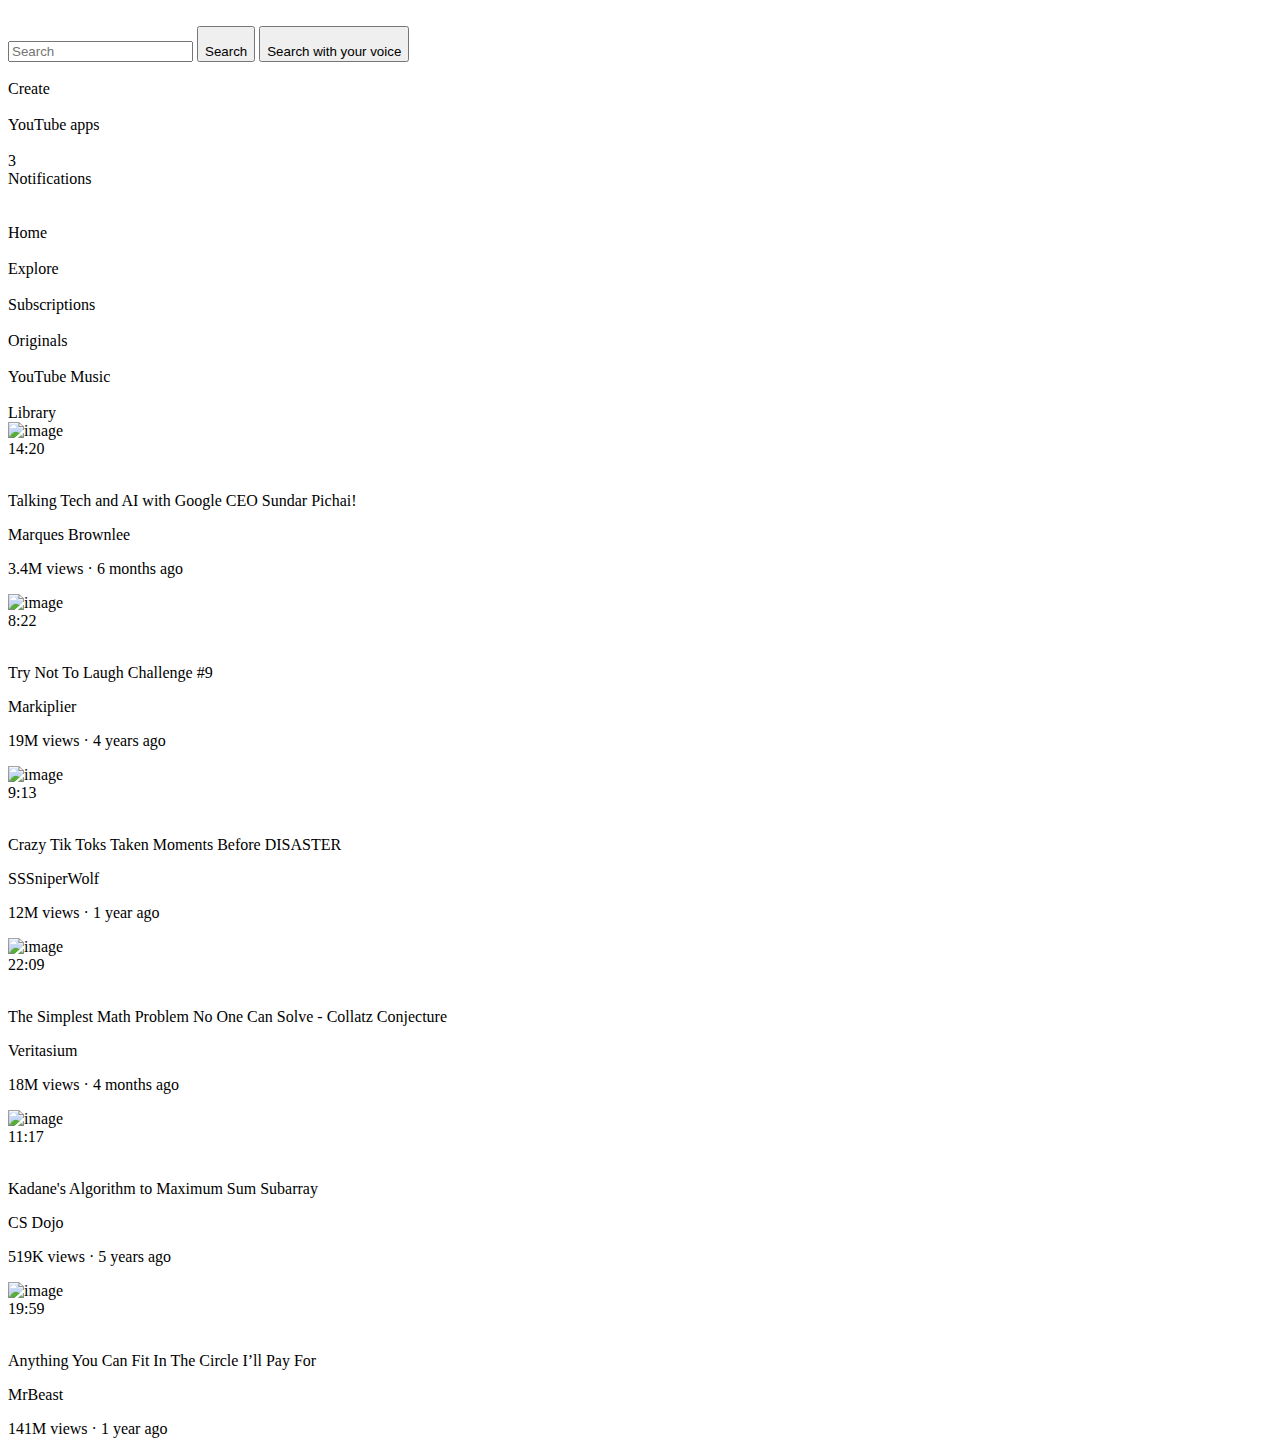
==== index.html @ b3f88118 "Update and rename finalp/youtube.html to index.html" ====
<!DOCTYPE html>
<html lang="en">
<head>
    <meta charset="UTF-8">
    <meta name="viewport" content="width=device-width, initial-scale=1.0">
    <title>Youtube.com Clone</title>
    <link rel="preconnect" href="https://fonts.googleapis.com">
    <link rel="preconnect" href="https://fonts.gstatic.com" crossorigin>
    <link href="https://fonts.googleapis.com/css2?family=Roboto:wght@400;500;700&display=swap" rel="stylesheet">
    
    <link rel="stylesheet" href="styles/general.css">
    <link rel="stylesheet" href="styles/header.css">
    <link rel="stylesheet" href="styles/video.css">
    <link rel="stylesheet" href="styles/stylebar.css">
</head>
<body>
    <div class="header">
        <div class="left">
            <img class="hamburger-menu" src="icons/hamburger-menu.svg" alt="">
            <img class="yt-logo" src="icons/youtube-logo.svg" alt="">
        </div>
        <div class="middle">
            <input class="search-bar" type="text" placeholder="Search">
            <button class="search-button">
                <img class="search-icon" src="icons/search.svg" alt="">
                <div class="tooltip">Search</div>
            </button>
            <button class="voice-search">
                <img class="voice-search-icon" src="icons/voice-search-icon.svg" alt="">
                <div class="tooltip">Search with your voice</div>
            </button>
        </div>
        <div class="right">
            <div class="upload-icon-container">
                <img class="upload-icon" src="icons/upload.svg" alt="">
                <div class="tooltip">Create</div>
            </div>
            <div class="app-icon-container">
                <img class="app-icon" src="icons/youtube-apps.svg" alt="">
                <div class="tooltip">YouTube apps</div>
            </div>
            
            <div class="notification-icon-container">
                <img class="notification-icon" src="icons/notifications.svg" alt="">
                <div class="notification-count">3</div>
                <div class="tooltip">Notifications</div>
            </div>
            <img class="channel-icon" src="icons/my-channel.webp" alt="">
        </div>
    </div>
    
    <div class="style-bar">
        <div class="stylebar-1">
            <img src="sidebar/home.svg" alt="">
            <div>Home</div>
        </div>
        <div class="stylebar-1">
            <img src="sidebar/explore.svg" alt="">
            <div>Explore</div>
        </div>
        <div class="stylebar-1">
            <img src="sidebar/subscriptions.svg" alt="">
            <div>Subscriptions</div>
        </div>
        <div class="stylebar-1">
            <img src="sidebar/originals.svg" alt="">
            <div>Originals</div>
        </div>
        <div class="stylebar-1">
            <img src="sidebar/youtube-music.svg" alt="">
            <div>YouTube Music</div>
        </div>
        <div class="stylebar-1">
            <img src="sidebar/library.svg" alt="">
            <div>Library</div>
        </div>
    </div>

    <div class="video-grid">
        <div class="video1-preview">
            <div class="thumbrow">
                <img class="thumbnail1" src="thumbnails/thumbnail-1.webp" alt="image">
                <div class="video-time">
                    14:20
                </div>
            </div>
            <div class="video-info-grid">
                <div class="ch1">
                    <img class="prof1" src="channels/channel-1.jpeg" alt="">
                </div>
                <div class="vid1">
                    <p class="video1-title">
                        Talking Tech and AI with Google CEO Sundar Pichai!
                    </p>
                    <p class="video1-author">
                        Marques Brownlee
                    </p>
                    <p class="video1-stats">
                        3.4M views &#183; 6 months ago
                    </p>
                </div>
            </div>   
        </div>
    
        <div class="video1-preview">
            <div class="thumbrow">
                <img class="thumbnail1" src="thumbnails/thumbnail-2.webp" alt="image">
                <div class="video-time">
                    8:22
                </div>
            </div>
            <div class="video-info-grid">
                <div class="ch1">
                    <img class="prof1" src="channels/channel-2.jpeg" alt="">
                </div>
                <div class="vid1">
                    <p class="video1-title">
                        Try Not To Laugh Challenge #9
                    </p>
                    <p class="video1-author">
                        Markiplier
                    </p>
                    <p class="video1-stats">
                        19M views &#183; 4 years ago
                    </p>
                </div>
            </div>
        </div>
    
        <div class="video1-preview">
            <div class="thumbrow">
                <img class="thumbnail1" src="thumbnails/thumbnail-3.webp" alt="image">
                <div class="video-time">
                    9:13
                </div>
            </div>
            <div class="video-info-grid">
                <div class="ch1">
                    <img class="prof1" src="channels/channel-3.jpeg" alt="">
                </div>
                <div class="vid1">
                    <p class="video1-title">
                        Crazy Tik Toks Taken Moments Before DISASTER
                    </p>
                    <p class="video1-author">
                        SSSniperWolf
                    </p>
                    <p class="video1-stats">
                        12M views &#183; 1 year ago
                    </p>
                </div>
            </div>   
        </div>
    
        <div class="video1-preview">
            <div class="thumbrow">
                <img class="thumbnail1" src="thumbnails/thumbnail-4.webp" alt="image">
                <div class="video-time">
                    22:09
                </div>
            </div>
            <div class="video-info-grid">
                <div class="ch1">
                    <img class="prof1" src="channels/channel-4.jpeg" alt="">
                </div>
                <div class="vid1">
                    <p class="video1-title">
                        The Simplest Math Problem No One Can Solve - Collatz Conjecture
                    </p>
                    <p class="video1-author">
                        Veritasium
                    </p>
                    <p class="video1-stats">
                        18M views &#183; 4 months ago
                    </p>
                </div>
            </div>
        </div>
    
        <div class="video1-preview">
            <div class="thumbrow">
                <img class="thumbnail1" src="thumbnails/thumbnail-5.webp" alt="image">
                <div class="video-time">
                    11:17
                </div>
            </div>
            <div class="video-info-grid">
                <div class="ch1">
                    <img class="prof1" src="channels/channel-5.jpeg" alt="">
                </div>
                <div class="vid1">
                    <p class="video1-title">
                        Kadane's Algorithm to Maximum Sum Subarray
                    </p>
                    <p class="video1-author">
                        CS Dojo
                    </p>
                    <p class="video1-stats">
                        519K views &#183; 5 years ago
                    </p>
                </div>
            </div>   
        </div>
    
        <div class="video1-preview">
            <div class="thumbrow">
                <img class="thumbnail1" src="thumbnails/thumbnail-6.webp" alt="image">
                <div class="video-time">
                    19:59
                </div>
            </div>
            <div class="video-info-grid">
                <div class="ch1">
                    <img class="prof1" src="channels/channel-6.jpeg" alt="">
                </div>
                <div class="vid1">
                    <p class="video1-title">
                        Anything You Can Fit In The Circle I’ll Pay For
                    </p>
                    <p class="video1-author">
                        MrBeast
                    </p>
                    <p class="video1-stats">
                        141M views &#183; 1 year ago
                    </p>
                </div>
            </div>
        </div>
    </div>
    

</body>
</html>
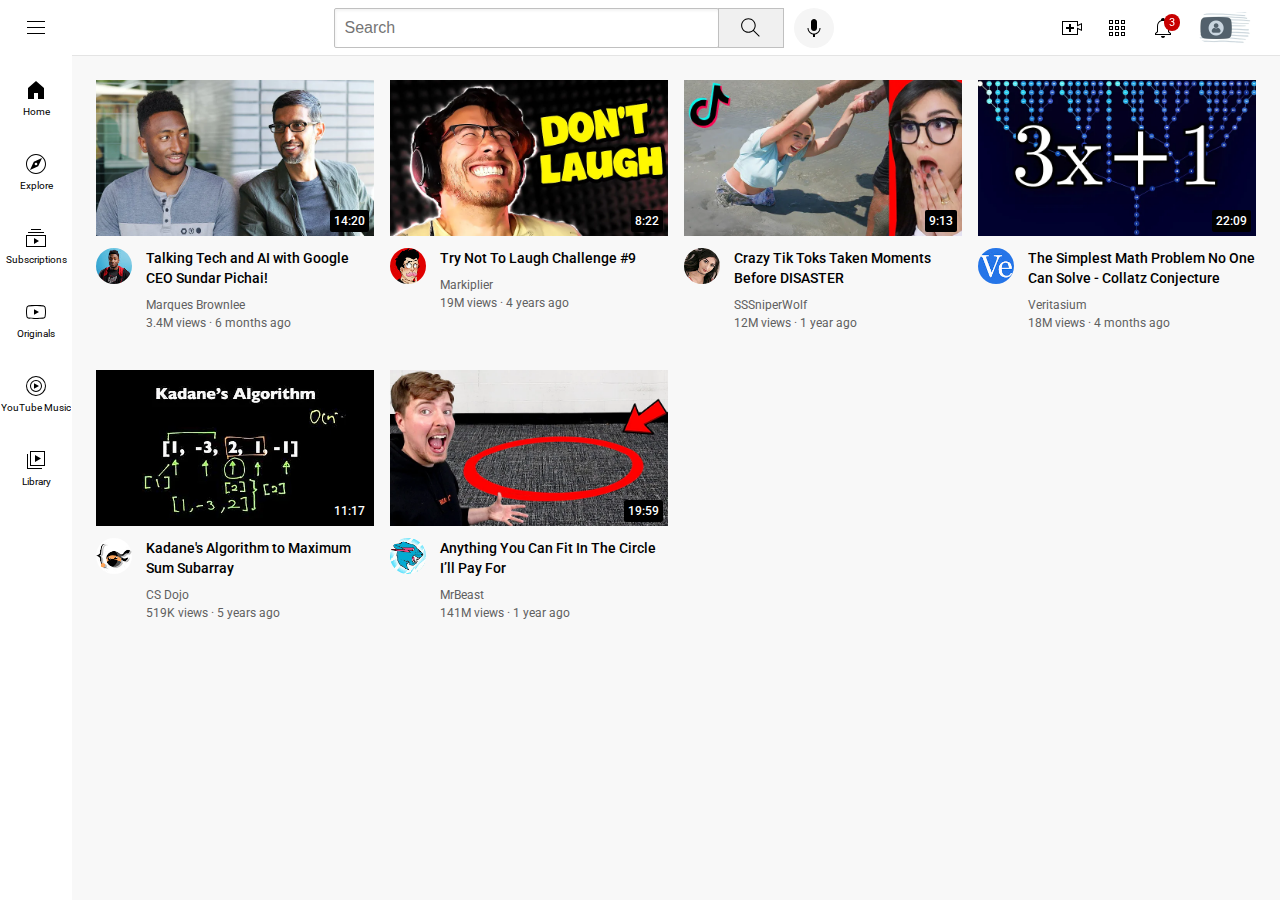
==== commit 194a0356: "Update index.html" ====
--- a/index.html
+++ b/index.html
@@ -8,70 +8,70 @@
     <link rel="preconnect" href="https://fonts.gstatic.com" crossorigin>
     <link href="https://fonts.googleapis.com/css2?family=Roboto:wght@400;500;700&display=swap" rel="stylesheet">
     
-    <link rel="stylesheet" href="styles/general.css">
-    <link rel="stylesheet" href="styles/header.css">
-    <link rel="stylesheet" href="styles/video.css">
-    <link rel="stylesheet" href="styles/stylebar.css">
+    <link rel="stylesheet" href="finalp/styles/general.css">
+    <link rel="stylesheet" href="finalp/styles/header.css">
+    <link rel="stylesheet" href="finalp/styles/video.css">
+    <link rel="stylesheet" href="finalp/styles/stylebar.css">
 </head>
 <body>
     <div class="header">
         <div class="left">
-            <img class="hamburger-menu" src="icons/hamburger-menu.svg" alt="">
+            <img class="hamburger-menu" src="finalp/icons/hamburger-menu.svg" alt="">
             <img class="yt-logo" src="icons/youtube-logo.svg" alt="">
         </div>
         <div class="middle">
             <input class="search-bar" type="text" placeholder="Search">
             <button class="search-button">
-                <img class="search-icon" src="icons/search.svg" alt="">
+                <img class="search-icon" src="finalp/icons/search.svg" alt="">
                 <div class="tooltip">Search</div>
             </button>
             <button class="voice-search">
-                <img class="voice-search-icon" src="icons/voice-search-icon.svg" alt="">
+                <img class="voice-search-icon" src="finalp/icons/voice-search-icon.svg" alt="">
                 <div class="tooltip">Search with your voice</div>
             </button>
         </div>
         <div class="right">
             <div class="upload-icon-container">
-                <img class="upload-icon" src="icons/upload.svg" alt="">
+                <img class="upload-icon" src="finalp/icons/upload.svg" alt="">
                 <div class="tooltip">Create</div>
             </div>
             <div class="app-icon-container">
-                <img class="app-icon" src="icons/youtube-apps.svg" alt="">
+                <img class="app-icon" src="finalp/icons/youtube-apps.svg" alt="">
                 <div class="tooltip">YouTube apps</div>
             </div>
             
             <div class="notification-icon-container">
-                <img class="notification-icon" src="icons/notifications.svg" alt="">
+                <img class="notification-icon" src="finalp/icons/notifications.svg" alt="">
                 <div class="notification-count">3</div>
                 <div class="tooltip">Notifications</div>
             </div>
-            <img class="channel-icon" src="icons/my-channel.webp" alt="">
+            <img class="channel-icon" src="finalp/icons/my-channel.webp" alt="">
         </div>
     </div>
     
     <div class="style-bar">
         <div class="stylebar-1">
-            <img src="sidebar/home.svg" alt="">
+            <img src="finalp/sidebar/home.svg" alt="">
             <div>Home</div>
         </div>
         <div class="stylebar-1">
-            <img src="sidebar/explore.svg" alt="">
+            <img src="finalp/sidebar/explore.svg" alt="">
             <div>Explore</div>
         </div>
         <div class="stylebar-1">
-            <img src="sidebar/subscriptions.svg" alt="">
+            <img src="finalp/sidebar/subscriptions.svg" alt="">
             <div>Subscriptions</div>
         </div>
         <div class="stylebar-1">
-            <img src="sidebar/originals.svg" alt="">
+            <img src="finalp/sidebar/originals.svg" alt="">
             <div>Originals</div>
         </div>
         <div class="stylebar-1">
-            <img src="sidebar/youtube-music.svg" alt="">
+            <img src="finalp/sidebar/youtube-music.svg" alt="">
             <div>YouTube Music</div>
         </div>
         <div class="stylebar-1">
-            <img src="sidebar/library.svg" alt="">
+            <img src="finalp/sidebar/library.svg" alt="">
             <div>Library</div>
         </div>
     </div>
@@ -79,14 +79,14 @@
     <div class="video-grid">
         <div class="video1-preview">
             <div class="thumbrow">
-                <img class="thumbnail1" src="thumbnails/thumbnail-1.webp" alt="image">
+                <img class="thumbnail1" src="finalp/thumbnails/thumbnail-1.webp" alt="image">
                 <div class="video-time">
                     14:20
                 </div>
             </div>
             <div class="video-info-grid">
                 <div class="ch1">
-                    <img class="prof1" src="channels/channel-1.jpeg" alt="">
+                    <img class="prof1" src="finalp/channels/channel-1.jpeg" alt="">
                 </div>
                 <div class="vid1">
                     <p class="video1-title">
@@ -104,14 +104,14 @@
     
         <div class="video1-preview">
             <div class="thumbrow">
-                <img class="thumbnail1" src="thumbnails/thumbnail-2.webp" alt="image">
+                <img class="thumbnail1" src="finalp/thumbnails/thumbnail-2.webp" alt="image">
                 <div class="video-time">
                     8:22
                 </div>
             </div>
             <div class="video-info-grid">
                 <div class="ch1">
-                    <img class="prof1" src="channels/channel-2.jpeg" alt="">
+                    <img class="prof1" src="finalp/channels/channel-2.jpeg" alt="">
                 </div>
                 <div class="vid1">
                     <p class="video1-title">
@@ -129,14 +129,14 @@
     
         <div class="video1-preview">
             <div class="thumbrow">
-                <img class="thumbnail1" src="thumbnails/thumbnail-3.webp" alt="image">
+                <img class="thumbnail1" src="finalp/thumbnails/thumbnail-3.webp" alt="image">
                 <div class="video-time">
                     9:13
                 </div>
             </div>
             <div class="video-info-grid">
                 <div class="ch1">
-                    <img class="prof1" src="channels/channel-3.jpeg" alt="">
+                    <img class="prof1" src="finalp/channels/channel-3.jpeg" alt="">
                 </div>
                 <div class="vid1">
                     <p class="video1-title">
@@ -154,14 +154,14 @@
     
         <div class="video1-preview">
             <div class="thumbrow">
-                <img class="thumbnail1" src="thumbnails/thumbnail-4.webp" alt="image">
+                <img class="thumbnail1" src="finalp/thumbnails/thumbnail-4.webp" alt="image">
                 <div class="video-time">
                     22:09
                 </div>
             </div>
             <div class="video-info-grid">
                 <div class="ch1">
-                    <img class="prof1" src="channels/channel-4.jpeg" alt="">
+                    <img class="prof1" src="finalp/channels/channel-4.jpeg" alt="">
                 </div>
                 <div class="vid1">
                     <p class="video1-title">
@@ -179,14 +179,14 @@
     
         <div class="video1-preview">
             <div class="thumbrow">
-                <img class="thumbnail1" src="thumbnails/thumbnail-5.webp" alt="image">
+                <img class="thumbnail1" src="finalp/thumbnails/thumbnail-5.webp" alt="image">
                 <div class="video-time">
                     11:17
                 </div>
             </div>
             <div class="video-info-grid">
                 <div class="ch1">
-                    <img class="prof1" src="channels/channel-5.jpeg" alt="">
+                    <img class="prof1" src="finalp/channels/channel-5.jpeg" alt="">
                 </div>
                 <div class="vid1">
                     <p class="video1-title">
@@ -204,14 +204,14 @@
     
         <div class="video1-preview">
             <div class="thumbrow">
-                <img class="thumbnail1" src="thumbnails/thumbnail-6.webp" alt="image">
+                <img class="thumbnail1" src="finalp/thumbnails/thumbnail-6.webp" alt="image">
                 <div class="video-time">
                     19:59
                 </div>
             </div>
             <div class="video-info-grid">
                 <div class="ch1">
-                    <img class="prof1" src="channels/channel-6.jpeg" alt="">
+                    <img class="prof1" src="finalp/channels/channel-6.jpeg" alt="">
                 </div>
                 <div class="vid1">
                     <p class="video1-title">
--- a/finalp/styles/general.css
+++ b/finalp/styles/general.css
@@ -0,0 +1,12 @@
+p{
+    font-family: Roboto,Arial;
+    margin-top: 0;
+    margin-bottom: 0;
+}
+body{
+    margin:0;
+    padding-top: 80px;
+    padding-left:96px ;
+    padding-right: 24px;
+    background-color: rgb(248, 248, 248);
+}--- a/finalp/styles/header.css
+++ b/finalp/styles/header.css
@@ -0,0 +1,168 @@
+.header{
+    height: 55px;
+    display:flex;
+    flex-direction: row;
+    justify-content: space-between;
+    position: fixed;
+    top: 0;
+    left: 0;
+    right: 0;
+    z-index: 100;
+    background-color: white;
+    border-bottom-width: 1px;
+    border-bottom-style: solid;
+    border-bottom-color: rgb(228,228,228);
+}
+
+.left{
+    display: flex;
+    align-items: center;
+}
+.hamburger-menu{
+    height: 24px;
+    margin-left: 24px;
+    margin-right: 24px;
+}
+.yt-logo{
+    height: 20px;
+}
+.middle{
+    flex: 1;
+    margin-left: 70px;
+    margin-right: 35px;
+    max-width:500px;
+    display: flex;
+    align-items: center;
+}
+.search-bar{
+    flex:1;
+    height: 36px;
+    padding-left: 10px;
+    font-size: 16px;
+    border-width: 1px;
+    border-style: solid;
+    border-color: rgb(192,192,192);
+    border-radius: 2px;
+    box-shadow: inset 1px 2px 3px rgba(0,0,0,0.05);
+    width:0;
+}
+.search-bar:placeholder{
+    font-family: Roboto,Arial;
+    font-size: 16px;
+}
+.search-button{
+    height: 40px;
+    width: 66px;
+    background-color: rgb(240,240,240);
+    border-width: 1px;
+    border-style: solid;
+    border-color: rgb(192,192,192);
+    margin-left: -1px;
+    margin-right: 10px;
+    cursor: pointer;
+    
+}
+.search-button,
+.voice-search,
+.upload-icon-container,
+.app-icon-container,
+.notification-icon-container{
+    display: flex;
+    justify-content: center;
+    align-items: center;
+    position: relative;
+}
+
+.search-button .tooltip,
+.voice-search .tooltip,
+.upload-icon-container .tooltip,
+.app-icon-container .tooltip,
+.notification-icon-container .tooltip{
+    font-family: Roboto,Arial ;
+    position: absolute;
+    background-color: gray;
+    color: white;
+    padding-top: 4px;
+    padding-bottom: 4px;
+    padding-left: 8px;
+    padding-right: 8px;
+    border-radius: 2px;
+    font-size: 12px;
+    bottom: -30px;
+    opacity: 0;
+    transition: opacity 0.15s;
+    pointer-events: none;
+    white-space: nowrap;
+    
+}
+.search-button:hover .tooltip,
+.voice-search:hover .tooltip,
+.upload-icon-container:hover .tooltip,
+.app-icon-container:hover .tooltip,
+.notification-icon-container:hover .tooltip{
+    opacity: 1;
+    
+}
+
+.search-icon{
+    height: 25px;
+}
+.voice-search{
+    height: 40px;
+    width: 40px;
+    border-radius: 20px;
+    border: none;
+    background-color: rgb(245,245,245);
+    cursor: pointer;
+}
+.voice-search-icon{
+    height: 24px;
+}
+.right{
+    width: 200px;
+    margin-right: 20px;
+    display: flex;
+    align-items: center;
+    justify-content: space-between;
+    flex-shrink: 0;
+}
+
+
+
+.upload-icon{
+    height: 24px;
+    cursor: pointer;
+}
+.app-icon{
+    height: 24px;
+    cursor: pointer;
+}
+.notification-icon{
+    height: 24px;
+}
+.notification-icon-container{
+    position: relative;
+    cursor: pointer;
+}
+
+.notification-count{
+    position: absolute;
+    top:-2px;
+    right:-5px;
+    background-color: rgb(200,0,0);
+    color: white;
+    font-family: Roboto,Arial;
+    font-size: 11px;
+    padding-left: 5px;
+    padding-right: 5px;
+    padding-top: 2px;
+    padding-bottom: 2px;
+    border-radius: 10px;
+
+}
+.channel-icon{
+    height: 32px;
+    border-radius: 16px;
+}
+
+
--- a/finalp/styles/video.css
+++ b/finalp/styles/video.css
@@ -0,0 +1,75 @@
+
+.thumbnail1{
+    width: 100%;    
+}
+
+.video1-title{
+    margin-top: 0;
+    font-size: 14px;
+    font-weight: 500;
+    line-height: 20px;
+    margin-bottom: 10px;
+}
+
+.video-info-grid{
+    display: grid;
+    grid-template-columns: 50px 1fr;
+}
+.prof1{
+    width: 36px;
+    border-radius: 50px;
+}
+.thumbrow{
+    margin-bottom: 8px;
+    position: relative;
+}
+.video1-author,.video1-stats{
+    font-size: 12px;
+    color: rgb(96,96,96);
+}
+.video1-author{
+    margin-bottom:4px ;
+}
+.video-grid{
+    display:grid;
+    grid-template-columns: 1fr 1fr 1fr;
+    column-gap: 16px;
+    row-gap:40px
+}
+
+@media (max-width:750px){
+    .video-grid{
+        grid-template-columns: 1fr 1fr;
+    }
+}
+@media (min-width:751px) and (max-width:999px){
+    .video-grid{
+        grid-template-columns: 1fr 1fr 1fr;
+    }
+}
+@media (min-width:1000px){
+    .video-grid{
+        grid-template-columns: 1fr 1fr 1fr 1fr;
+    }
+}
+.video-time{
+    font-family: Roboto,Arial;
+    font-size: 12px;
+    font-weight: 500;
+    padding-left: 4px;
+    padding-right: 4px;
+    padding-top: 4px;
+    padding-bottom: 4px;
+    border-radius: 2px;
+    background-color: black;
+    color: white;
+    position: absolute;
+    bottom:8px;
+    right:5px;
+}
+
+
+
+
+
+
--- a/finalp/styles/stylebar.css
+++ b/finalp/styles/stylebar.css
@@ -0,0 +1,30 @@
+.style-bar{
+    position: fixed;
+    left: 0;
+    bottom: 0;
+    top: 55px;
+    background-color: white;
+    width: 72px;
+    z-index: 200;
+    padding-top: 5px;
+}
+
+.stylebar-1{
+    height: 74px;
+    display: flex;
+    justify-content: center;
+    align-items: center;
+    flex-direction: column;
+    cursor: pointer;
+}
+.stylebar-1:hover{
+    background-color: rgb(235, 233, 233);
+}
+.stylebar-1 img{
+    height: 24px;
+    margin-bottom: 4px;
+}
+.stylebar-1 div{
+    font-family: Roboto,Arial;
+    font-size: 10px;
+}